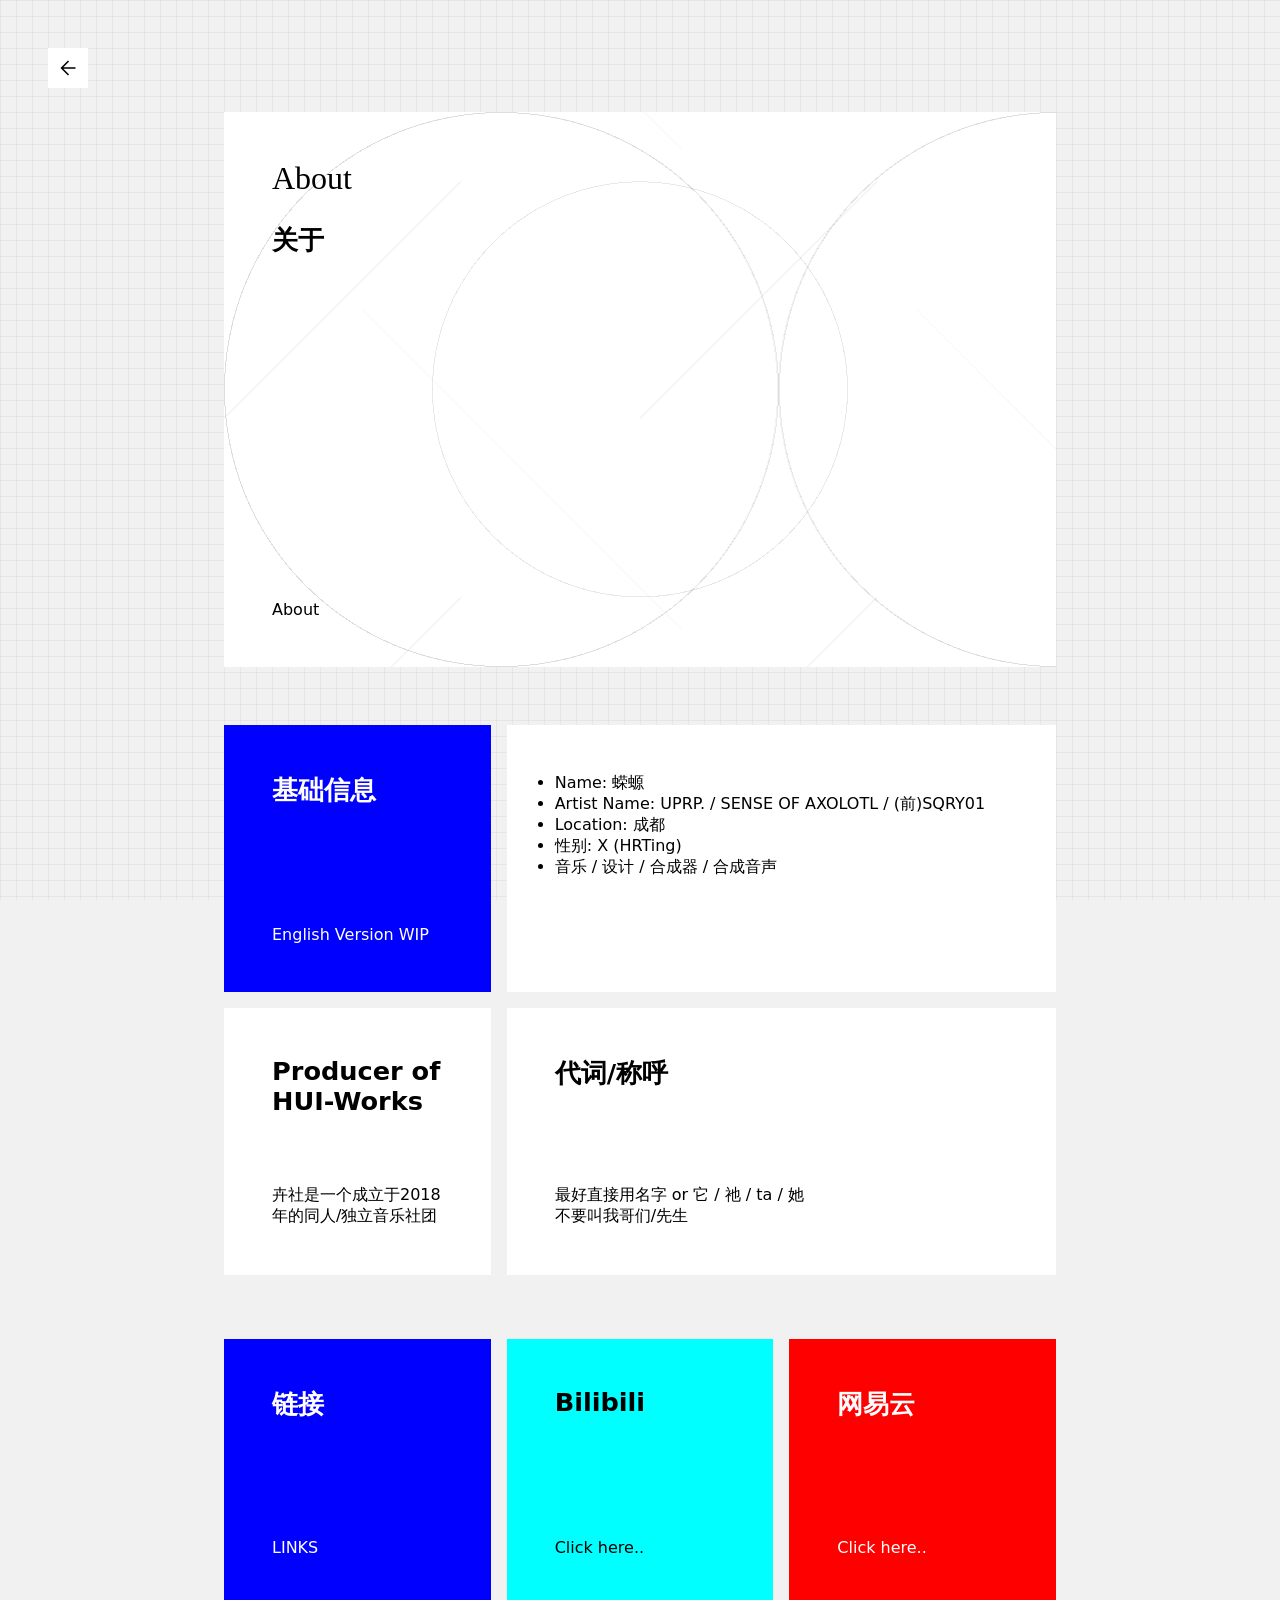
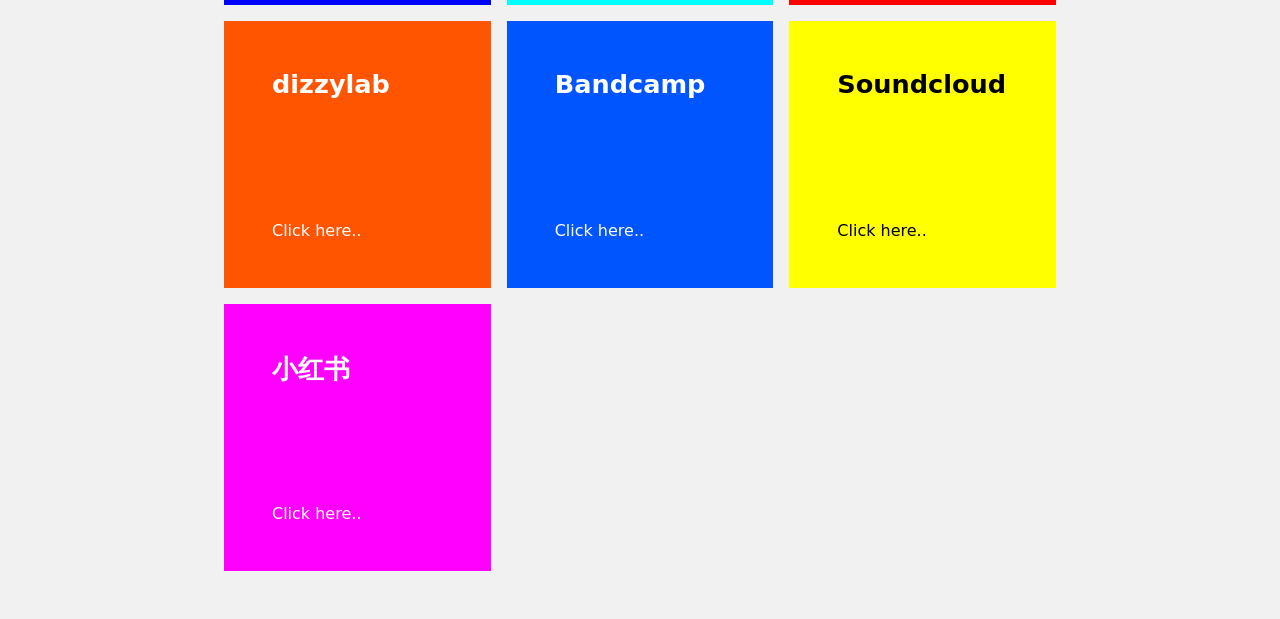
==== about.html @ 0bdbbba6 "20260901-init" ====
<!DOCTYPE html>
<html lang="en">
<head>
    <meta charset="UTF-8">
    <meta name="viewport" content="width=device-width, initial-scale=1.0">
    <title>About | UPRP.</title>
    <link rel="stylesheet" href="style.css" type="text/css">
    <link rel="stylesheet" href="https://fonts.googleapis.com/css2?family=Material+Symbols+Outlined:opsz,wght,FILL,GRAD@20..48,100..700,0..1,-50..200" />
</head>
<body>
    <!--FIXED-->
    <nav class="navbar-fixed">
        <a href="index.html" class="material-symbols-outlined back-button" aria-label="Back to home">arrow_back</a>
    </nav>
    <!--PARALLAX-->
    <div class="bg-fixed">
        <div class="gridline-bg"></div>
    </div>
    <div class="page-content">
            <section id="banner">
                <div class="wrapper">
                    <div class="grid">
                        <div class="griditem grid-pageheading pageheading-bg-layer1">
                            <div class="pageheading-contents">
                                <div class="pageheading-title">
                                    <p class="barcode">About</p>
                                    <p>关于</p>
                                </div>
                                <div class="card-details">
                                    About
                                </div>
                            </div>
                        </div>
                    </div>
                </div>
            </section>
            <section id="short" class="block">
                <div class="wrapper">
                    <div class="grid">
                        <div class="griditem grid-1-1 solidcard-nohoveranimation bg-accent">
                            <div class="card-title">基础信息</div>
                            <div class="card-details">
                                <a href="about-en.html">English Version WIP</a>
                            </div>                    
                        </div>
                        <div class="griditem grid-2-1 solidcard-nohoveranimation">
                            <div class="card-details">
                                <ul>
                                    <li>Name: 蝾螈</li>
                                    <li>Artist Name: UPRP. / SENSE OF AXOLOTL / (前)SQRY01</li>
                                    <li>Location: 成都</li>
                                    <li>性别: X (HRTing)</li>
                                    <li>音乐 / 设计 / 合成器 / 合成音声</li>
                                </ul>
                            </div>
                        </div>
                        <div class="griditem grid-1-1 solidcard-nohoveranimation">
                            <div class="card-title">
                                Producer of<br>
                                HUI-Works
                            </div>
                            <div class="card-details">
                                <p>
                                    卉社是一个成立于2018年的同人/独立音乐社团<br>
                                </p>
                            </div>
                        </div>
                        <div class="griditem grid-2-1 solidcard-nohoveranimation">
                            <div class="card-title">代词/称呼</div>
                            <div class="card-details">
                                <p>
                                    最好直接用名字 or 它 / 祂 / ta / 她<br>
                                    不要叫我哥们/先生
                                </p>
                            </div>
                        </div>

                    </div>
                </div>
            </section>
            <section class="block">
                <div class="wrapper">
                    <div class="grid">
                        <div class="griditem grid-1-1 solidcard-nohoveranimation bg-accent">
                            <div class="card-title">链接</div>
                            <div class="card-details">
                                <p>
                                    LINKS
                                </p>
                            </div>
                        </div>
                        <a href="https://space.bilibili.com/159440190/" class="griditem grid-1-1 bg-cyan solidcard-nohoveranimation">
                            <div class="card-title">Bilibili</div>
                            <div class="card-details">
                                <p>
                                    Click here..
                                </p>
                            </div>
                        </a>
                        <a href="https://music.163.com/#/artist?id=36457184" class="griditem bg-red grid-1-1 solidcard-nohoveranimation">
                            <div class="card-title">网易云</div>
                            <div class="card-details">
                                <p>
                                    Click here..
                                </p>
                            </div>
                        </a>    
                        <a href="https://www.dizzylab.net/u/47179/music/" class="griditem bg-orange grid-1-1 solidcard-nohoveranimation">
                            <div class="card-title">dizzylab</div>
                            <div class="card-details">
                                <p>
                                    Click here..
                                </p>
                            </div>
                        </a>
                        <a href="https://uprp.bandcamp.com/" class="griditem grid-1-1 bg-blue solidcard-nohoveranimation">
                            <div class="card-title">Bandcamp</div>
                            <div class="card-details">
                                <p>
                                    Click here..
                                </p>
                            </div>
                        </a>  
                        <a href="https://soundcloud.com/uprp-sqry01" class="griditem grid-1-1 bg-yellow solidcard-nohoveranimation">
                            <div class="card-title">Soundcloud</div>
                            <div class="card-details">
                                <p>
                                    Click here..
                                </p>
                            </div>
                        </a> 
                        <a href="https://www.xiaohongshu.com/user/profile/66aa750b000000001d033851" class="griditem bg-magenta grid-1-1 solidcard-nohoveranimation">
                            <div class="card-title">小红书</div>
                            <div class="card-details">
                                <p>
                                    Click here..
                                </p>
                            </div>
                        </a>                                                    
                </div>
            </section>
        </div>

    <script src="script.js"></script>
</body>
</html>
---- style.css ----
/*------
GLOBAL
------*/
:root{
    --navbar-height: 6rem;
    --page-margin: 3rem;
    --navbar-width: calc(100% - var(--page-margin)*2);
    
    --bgcolor: #F1F1F1;
    --whiteblack: #FFF;
    --blackwhite: #000;
    --cyan-lightdark: #0FF;
    --yellow-lightdark: #FF0;
    --magenta-lightdark: #F0F;
    --red: #F00;
    --orange: #F50;
    --green: #0F0;
    --accent: #00F;
    --bg-blue: #05F;

    --whiteblack-transparency-level1: #FFF1;
    --blackwhite-transparency-level1: #0001;
    --whiteblack-transparency-level2: #FFF3;
    --blackwhite-transparency-level2: #0003;
    --whiteblack-transparency-level3: #FFF5;
    --blackwhite-transparency-level3: #0005;
    --whiteblack-transparency-level4: #fff7;
    --blackwhite-transparency-level4: #0007;
    --bgline-transparency-level1: #5551;
    --bgline-transparency-level2: #5552;
    --bgline-transparency-level3: #5553;
    --bgline-transparency-level4: #5554;

    font-size: 16px;
    --fontsize-level1: 0.6rem;
    --fontsize-level2: 1rem;
    --fontsize-level3: 1.6rem;
    --fontsize-level4: 2rem;
    --fontsize-level5: 3rem;
    --fontsize-level6: 5rem;
    --fontsize-level7: 8rem;
    --fontsize-level8: 13rem;
    --fontsize-level9: 21rem;

    --paragraph-margin: 0.6rem;

    --gridcolsize: calc((var(--content-width) - (var(--gridcols) - 1) * var(--fontsize-level2)) / var(--gridcols))
}

* {
    margin: 0;
    padding: 0;
    box-sizing: border-box;
    font-family: urbanist, system-ui, -apple-system, BlinkMacSystemFont, 'Segoe UI', Roboto, Oxygen, Ubuntu, Cantarell, 'Open Sans', 'Helvetica Neue', sans-serif;
    transition: all 0.3s ease-out !important;
}

html {
    overflow-x: hidden;
}

body {
    background: var(--bgcolor);
    overflow-x: hidden;
    margin: 0;
    padding: 0;
}

.barcode {
    font-family: "Libre Barcode 128";
}

a.linkarea-container {
    text-decoration: none;
}

a {
    text-decoration: none;
}

.material-symbols-outlined {
  font-variation-settings:
  'FILL' 0,
  'wght' 300,
  'GRAD' 0,
  'opsz' 24
}
hr {
    border-width: 1px;
    border-color: var(--blackwhite-transparency-level2);
}

/*--------------
BACKGROUND & CONTENT LAYOUT
--------------*/
.bg-fixed {
    position: fixed;
    top: 0;
    left: 0;
    right: 0;
    bottom: 0;
    z-index: -2;
    overflow: hidden;
    pointer-events: none;
}

.page-content {
    position: relative;
    z-index: 1;
}

.gridline-bg {
    position: absolute;
    left: 0;
    top: 0;
    width: 100%;
    min-height: 200%;
    bottom: 0;
    background-image: 
        linear-gradient(to right, var(--bgline-transparency-level1) 1px, transparent 1px),
        linear-gradient(to bottom, var(--bgline-transparency-level1) 1px, transparent 1px);
    background-size: var(--fontsize-level2) var(--fontsize-level2); 
    pointer-events: none; 
}


.modal-container {
    position: fixed;
    top: 50%;
    left: 50%;
    transform: translate(-50%, -50%);
    margin: auto;
    display: none;
    z-index: 99;
}
.modal-image-wrapper {
    max-width: 90vw;
    max-height: 85vh;
    overflow: hidden;
    cursor: grab;
    user-select: none;
    -webkit-user-select: none;
    touch-action: none;
}
.modal-menu-wrapper {
    max-width: 90vw;
    max-height: 85vh;
    overflow: hidden;
    user-select: none;
    -webkit-user-select: none;
    touch-action: none;
    background-color: var(--whiteblack);
    display:grid;
    grid-template-columns: 450px 1fr;
    grid-template-rows: 1fr;
}
.modal-menu {
    display: flex;
    flex-direction: column;
    justify-content: space-between;
    padding: var(--fontsize-level5);
    background-color: var(--whiteblack);
}
.modal-menu-wrapper img {
    display: block;
    width: 100%;
    height: auto;
    object-fit: cover;
    aspect-ratio: 1 / 1;
}
.modal-menu-content {
    display: flex;
    flex-direction: column;
}
.modal-title {
    font-size: var(--fontsize-level4);
    font-weight: 600;
    color: var(--blackwhite);
}
.modal-metadata {
    font-size: var(--fontsize-level2);
    font-weight: 400;
    color: var(--blackwhite);
    margin-top: 0.5rem;
}
.modal-links {
    font-size: var(--fontsize-level2);
    color: var(--blackwhite);
    margin-top: 0.5rem;
}
.modal-links a {
    color: var(--blackwhite);
    text-decoration: underline;
}
.modal-links a:hover {
    color: var(--accent);
}

.modal-image-wrapper img {
    display: block;
    width: auto;
    max-width: 90vw;
    max-height: 85vh;
    height: auto;
    transform-origin: center center;
    transition: transform 0.15s ease-out;
    will-change: transform;
}
.modal-image-wrapper.dragging img {
    transition: none;
}
.modal-controls {
    position: absolute;
    top: 1rem;
    right: 1rem;
    display: flex;
    gap: 0.5rem;
    z-index: 1;
}
.modal-btn {
    background: var(--blackwhite-transparency-level3);
    color: var(--whiteblack);
    border: none;
    width: 2.75rem;
    height: 2.75rem;
    font-size: 1.4rem;
    line-height: 1;
    cursor: pointer;
    display: flex;
    align-items: center;
    justify-content: center;
    transition: background 0.2s ease, transform 0.2s ease;
}
.modal-btn:hover {
    background: var(--blackwhite-transparency-level4);
}
.modal-btn:active {
    transform: scale(0.94);
}
.modal-btn:disabled {
    opacity: 0.4;
    cursor: default;
    transform: none;
}
.modal-trigger {
    background: none;
    border: none;
    border-radius: 0;
}


/*--------------
NAVIGATIONBAR
--------------*/
.navbar-fixed {
    position: fixed;
    top: var(--page-margin);
    left: var(--page-margin);
    right: var(--page-margin);
    z-index: 100;
    pointer-events: none;
}

.back-button {
    display: inline-block;
    cursor: pointer;
    background-color: var(--whiteblack);
    color: var(--blackwhite);
    padding: 0.5rem;
    pointer-events: all;
    transition: all 0.2s ease-out;
    font-weight: 300;
    text-decoration: none;
    user-select: none;
}




#dim-overlay, #dim-overlay-2 {
    position: fixed !important;
    width: 100vw;
    height: 100vh;
    background-color: #0009;
    z-index: 98;
    visibility: hidden;
    opacity: 0;
}
#dim-overlay.active, #dim-overlay-2.active {
    visibility: visible;
    opacity: 1;
    transition: visibility 0s, opacity 0.3s ease-out;
}
.material-symbols-outlined {
    top: 0.2em;
}
/*----
SECTIONS
-----*/
#banner {
    margin-top: var(--banner-margin);
    margin-bottom: 4rem;
}

.content-block {
    background: var(--whiteblack);
    padding: var(--fontsize-level5);
    max-width: 800px;
    margin: 0 auto;
}

.content-block h2 {
    font-size: var(--fontsize-level5);
    margin-bottom: var(--fontsize-level3);
}

.wrapper {
    display: block;
    width: var(--content-width);
    margin: 0 auto;
    position: relative;
}

.container {
    container-type: size;
}

section.block {
    margin-top: 4rem;
}

#banner video {
    width: 100%;
}
#banner h1 {
    font-size: var(--fontsize-level8);
    color: var(--blackwhite);
}

/*----
GRID
-----*/
.grid {
    display: grid;
    grid-template-columns: repeat(var(--gridcols), minmax(0, var(--gridcolsize)));
    grid-auto-flow: row dense;
    gap: var(--fontsize-level2);
    margin-bottom: var(--fontsize-level5);
    grid-auto-rows: minmax(0, var(--gridcolsize)); 
}

.grid.flexrowsize {
    grid-auto-rows: auto;
}
.griditem {
    background: var(--whiteblack);
    word-wrap: break-word; 
    overflow-wrap: break-word;
    overflow: hidden;

}

.grid-2-2-static {
    grid-row: span 4;
    grid-column: span 4;
}
.grid-1-1 {
    grid-row: span 2;
    grid-column: span 2;
}
.grid-2-1 {
    grid-row: span 2;
    grid-column: span 4;
}
.grid-1-2 {
    grid-row: span 4;
    grid-column: span 2;
}
.grid-2-2 {
    grid-row: span 4;
    grid-column: span 4;
}
.grid-content-block {
    grid-column: span 8;
}
.--0p5 {
    grid-row: span 1;
}
.--1{
    grid-row: span 2;
}
.--2{
    grid-row: span 4;
}
.--3 {
    grid-row: span 6;
}
.--4 {
    grid-row: span 8;
}
.grid-lyrics-block {
    grid-row: span 2;
    grid-column: span 4;
}
.grid-span {
    grid-column: 1 / -1;
}
.audio-container {
    width: var(--content-width);
    height: var(--gridcolsize);
    padding: var(--fontsize-level5);
    align-items: center;
    display: inline-flex;
    justify-content: space-between;
}
.grid-side {
    grid-row: span 3;
    grid-column: span 2;
}

.album-titles {
    grid-column: span calc(var(--gridcols) - 4);
    grid-row: span 4;
}

.wrapper.block {
    margin-bottom: 2rem;
}
.blockitem {
    background: var(--whiteblack);
    word-wrap: break-word; 
    overflow-wrap: break-word;
    overflow: hidden;
    margin-bottom: 2rem;
}
/*--------
PAGE HEADING
---------*/
.grid-pageheading {
    aspect-ratio: var(--gridcols) / 4;
    grid-row: span 4;
    grid-column: span var(--gridcols);
}

.pageheading-bg-layer1 {
    position: relative;
    background-image: 
        radial-gradient(circle, 
            transparent calc(var(--content-width) / 3 - 1px), var(--bgline-transparency-level3) calc(var(--content-width) / 3 - 1px),
            var(--bgline-transparency-level3) calc(var(--content-width) / 3), transparent calc(var(--content-width) / 3)),
        radial-gradient(circle, 
            transparent calc(var(--content-width) / 4 - 1px), var(--bgline-transparency-level2) calc(var(--content-width) / 4 - 1px),
            var(--bgline-transparency-level2) calc(var(--content-width) / 4), transparent calc(var(--content-width) / 4)),
        linear-gradient(135deg, 
            transparent calc(var(--content-width) / 7 * 1.414 - 1px), var(--bgline-transparency-level2) calc(var(--content-width) / 7 * 1.414 - 1px),
            var(--bgline-transparency-level2) calc(var(--content-width) / 7 * 1.414), transparent calc(var(--content-width) / 7 * 1.414)),
        linear-gradient(45deg, 
            transparent 225px, var(--bgline-transparency-level1) 225px,
            var(--bgline-transparency-level1) 226px, transparent 226px);
    background-size:
        calc(var(--content-width) / 1.5) calc(var(--content-width) / 1.5), 
        calc(var(--content-width) / 1) calc(var(--content-width) / 1),
        calc(var(--content-width) / 2) calc(var(--content-width) / 2), 
        calc(var(--content-width) / 1.5) 480px;    
    background-repeat: repeat;
    background-position: left center, center center, left center, center center; 
}

.pageheading-contents {
    padding: var(--fontsize-level6);
    display: flex;
    flex-direction: column;
    justify-content: space-between; 
    height: 100%;
}

.pageheading-title {
    font-weight: 600;
    font-size: var(--fontsize-level3);
    color: var(--blackwhite);
}

.pageheading-title p {
    margin-top: 0;
    margin-bottom: var(--fontsize-level3);
}

.pageheading-title .barcode {
    font-size: var(--fontsize-level4);
    font-weight: 400;
}

.pageheading-pagination {
    display: flex;
    justify-content: flex-end;
    gap: var(--fontsize-level1);
    font-size: var(--fontsize-level2);
}

.pageheading-pagination a {
    font-weight: 300;
    color: var(--blackwhite);
    text-decoration: none;
    cursor: pointer;
    transition: font-weight 0.2s ease-out;
}



/*-----
CARD
-----*/
.imagecard {
    position: relative;
    width: 100%;
    height: 100%;
}

.imagecard .image {
    width: 100%;
    height: 100%;
    object-fit: cover;
    display: block;
}
.imagecard .image-v {
    width: 160%;
    height: 100%;
    object-fit: cover;
    display: block;
}
.grid-1-2 .image-v, .grid-2-2 .image-v, .grid-2-2-static .image-v {
    width: 320%;
    height: 200% !important;
    object-fit: cover;
    display: block;
}
.solidcard {
    position: relative;
    padding: var(--fontsize-level5);
    display: flex;
    flex-direction: column;
    justify-content: space-between;
    height: 100%;
    transition: background-color 0.3s ease-out;
}

.solidcard-with-overlay {
    position: relative;
    padding: var(--fontsize-level5);
    display: flex;
    flex-direction: column;
    justify-content: space-between;
    height: 100%;
    transition: background-color 0.3s ease-out;
}

.solidcard-nohoveranimation {
    position: relative;
    padding: var(--fontsize-level5);
    display: flex;
    flex-direction: column;
    justify-content: space-between;
    height: 100%;
    transition: background-color 0.3s ease-out;
}
.dense {
    justify-content: center;
}
.topalign {
    justify-content: flex-start;
}
.bg-cyan {
    background-color: var(--cyan-lightdark);
    transition: background-color 0.3s ease-out;
}
.bg-green {
    background-color: var(--green-lightdark);
    transition: background-color 0.3s ease-out;
}
.bg-magenta {
    background-color: var(--magenta-lightdark);
    transition: background-color 0.3s ease-out;
}
.bg-yellow {
    background-color: var(--yellow-lightdark);
    transition: background-color 0.3s ease-out;
}
.bg-accent {
    background-color: var(--accent);
    transition: background-color 0.3s ease-out;
}
.bg-orange {
    background-color: var(--orange);
    transition: background-color 0.3s ease-out;
}
.bg-red {
    background-color: var(--red);
}
.bg-blue {
    background-color: var(--bg-blue);
}
.bg-accent *, .bg-red *, .bg-magenta *, .bg-orange *, .bg-green *, .bg-blue * {
    color: var(--whiteblack) !important;
}


.card-title {
    font-size: var(--fontsize-level3);
    font-weight: 600;
    color: var(--blackwhite);
} 

.card-details {
    font-size: var(--fontsize-level2);
    font-weight: 400;
    color: var(--blackwhite);
} 

p.card-details {
    margin-top: 0.5rem;
}
.topalign div {
    margin-bottom: 2rem;
}

ul.sideitem-list {
    list-style-type: none;
    margin-left: 0;
    height: 100%;
}
ul.sideitem-list li {
    padding: 0.2rem 0;
}
li a {
    color: var(--blackwhite);
}
hr {
    border: 1px solid var(--bgline-transparency-level1);
}
hr.transparent {
    border: none
}
/*-------
FORM
-------*/
textarea#paragraph {
    margin-top: 2rem;
    min-width: 100%;
    max-width: 100%;
    background-color: var(--bgcolor);
    border: none;
    border-radius: 0;
    min-height: 16rem;
}
input#subject {
    margin-top: 2rem;
    min-width: 100%;
    max-width: 100%;
    background-color: var(--bgcolor);
    border: none;
    border-bottom: 1px solid var(--accent);
    border-radius: 0;
    height: 2rem;
}
button#mailto-link {
    padding: 1rem 2rem;
    border-radius: 0;
    border: none;
    background-color: var(--accent);
    color: var(--whiteblack);
}



/*---------------
RESPONSIVE LAYOUT
-----------------*/
@media screen and (min-width: 1920px){
    :root{
        --content-width: 96rem;
        --gridcols: 10;
        --banner-margin: 7rem;
    }
}
@media screen and (max-width: 1920px){
    :root {
        --content-width: 80rem;
        --gridcols: 8;
        --banner-margin: 7rem;
    }
    .grid-lyrics-block {
        grid-column: span calc(var(--gridcols) / 2);
    }
    .grid-content-block {
        grid-column: 1 / -1;
    }
    .grid-side {
        grid-column: 1 / -1;
        grid-row: span 2;
    }
}
@media screen and (max-width: 1600px) {
    :root {
        --content-width: 68rem;
        --gridcols: 6;
    }

}
@media screen and (max-width: 1280px) {
    :root {
        --content-width: 52rem;
        --gridcols: 6;
    }
    .grid-2-2 {
        grid-row: span 2;
        grid-column: span 4;
    }

        .pageheading-contents {
        padding: var(--fontsize-level5);
    }
}
@media screen and (max-width: 960px) {
    :root {
        --content-width: 47rem;
        --gridcols: 4;
        font-size: 12px;
        --banner-margin: 8rem;
    }
    .grid-1-2 {
        aspect-ratio: 1 / 1;
        grid-row: span 2;
    }
    .grid-2-1 {
        aspect-ratio: 1 / 1;
        grid-row: span 2;
        grid-column: span 2;
    }
    .grid-pageheading {
        aspect-ratio: var(--gridcols) / 2;
        grid-row: span 2;
    }
    .pageheading-contents {
        padding: var(--fontsize-level5);
    }

    .album-titles {
        grid-row: span 2;
        grid-column: span 4;
    }
    .modal-menu-wrapper {
        grid-template-columns: 1fr;
        grid-template-rows: auto auto;
    }
    .modal-menu-wrapper img {
        width: 70vw;
        height: 70vw;
        margin: 0 auto;
    }
}
@media screen and (max-width: 640px) {
    :root {
        --page-margin: 6vw;
        --content-width: 88vw;
        --gridcols: 4;
        font-size: 12px;
    }
    .grid-pageheading {
        aspect-ratio: var(--gridcols) / 2;
        grid-row: span 2;
    }
    .grid-lyrics-block {
        grid-row: span 2;
        grid-column: 1 /-1;
    }
}

@media screen and (max-width: 480px) {
    :root {
        --page-margin: 6vw;
        --content-width: 88vw;
        --gridcols: 4;
        font-size: 10px;
    }
    .grid-pageheading {
        aspect-ratio: var(--gridcols) / 2;
        grid-row: span 2;
    }
    .grid-lyrics-block {
        grid-row: span 2;
        grid-column: 1 /-1;
    }
}
/*-----
HOVER HANDLLING
------*/
.solidcard:hover {
    background-color: var(--whiteblack);
}
a:hover {
    color: var(--accent);
    text-decoration: underline;
}
.wrapper label:hover {
    color: var(--accent) !important;
    border-bottom: 1px solid var(--accent);
}


@media (hover:hover) {
    .back-button:hover {
        background-color: var(--accent);
        color: var(--whiteblack);
    }
    .modal-trigger:hover {
        background-color: var(--whiteblack-transparency-level2);
    }
}
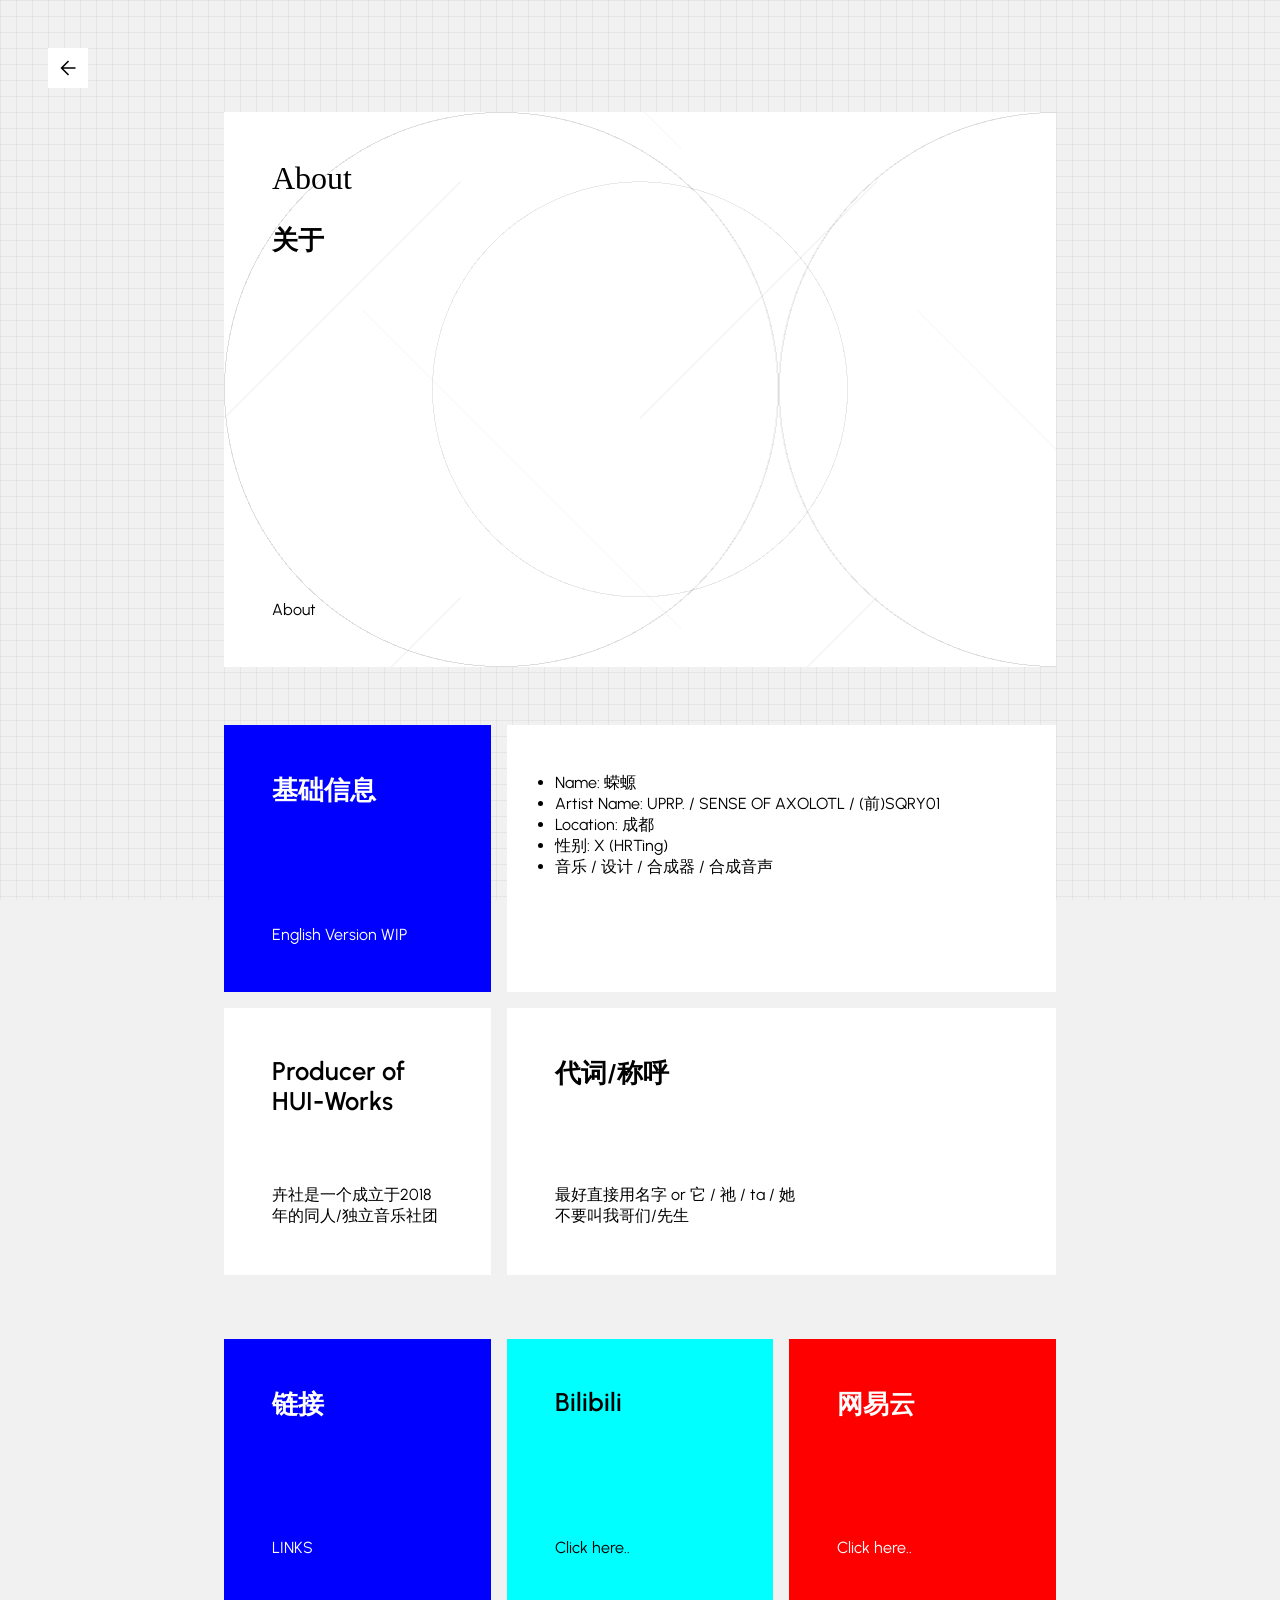
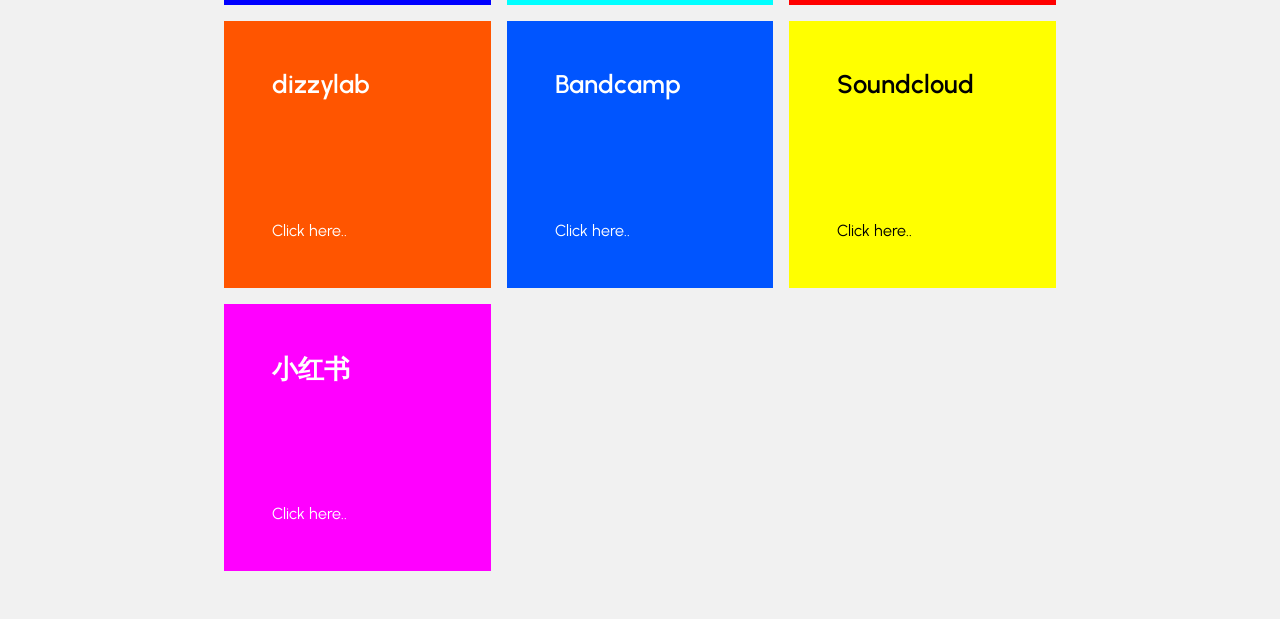
==== commit a99a292a: "20260901-fontCDN" ====
--- a/about.html
+++ b/about.html
@@ -5,6 +5,9 @@
     <meta name="viewport" content="width=device-width, initial-scale=1.0">
     <title>About | UPRP.</title>
     <link rel="stylesheet" href="style.css" type="text/css">
+    <link rel="preconnect" href="https://fonts.googleapis.com">
+    <link rel="preconnect" href="https://fonts.gstatic.com" crossorigin>
+    <link href="https://fonts.googleapis.com/css2?family=Urbanist:ital,wght@0,100..900;1,100..900&display=swap" rel="stylesheet">
     <link rel="stylesheet" href="https://fonts.googleapis.com/css2?family=Material+Symbols+Outlined:opsz,wght,FILL,GRAD@20..48,100..700,0..1,-50..200" />
 </head>
 <body>
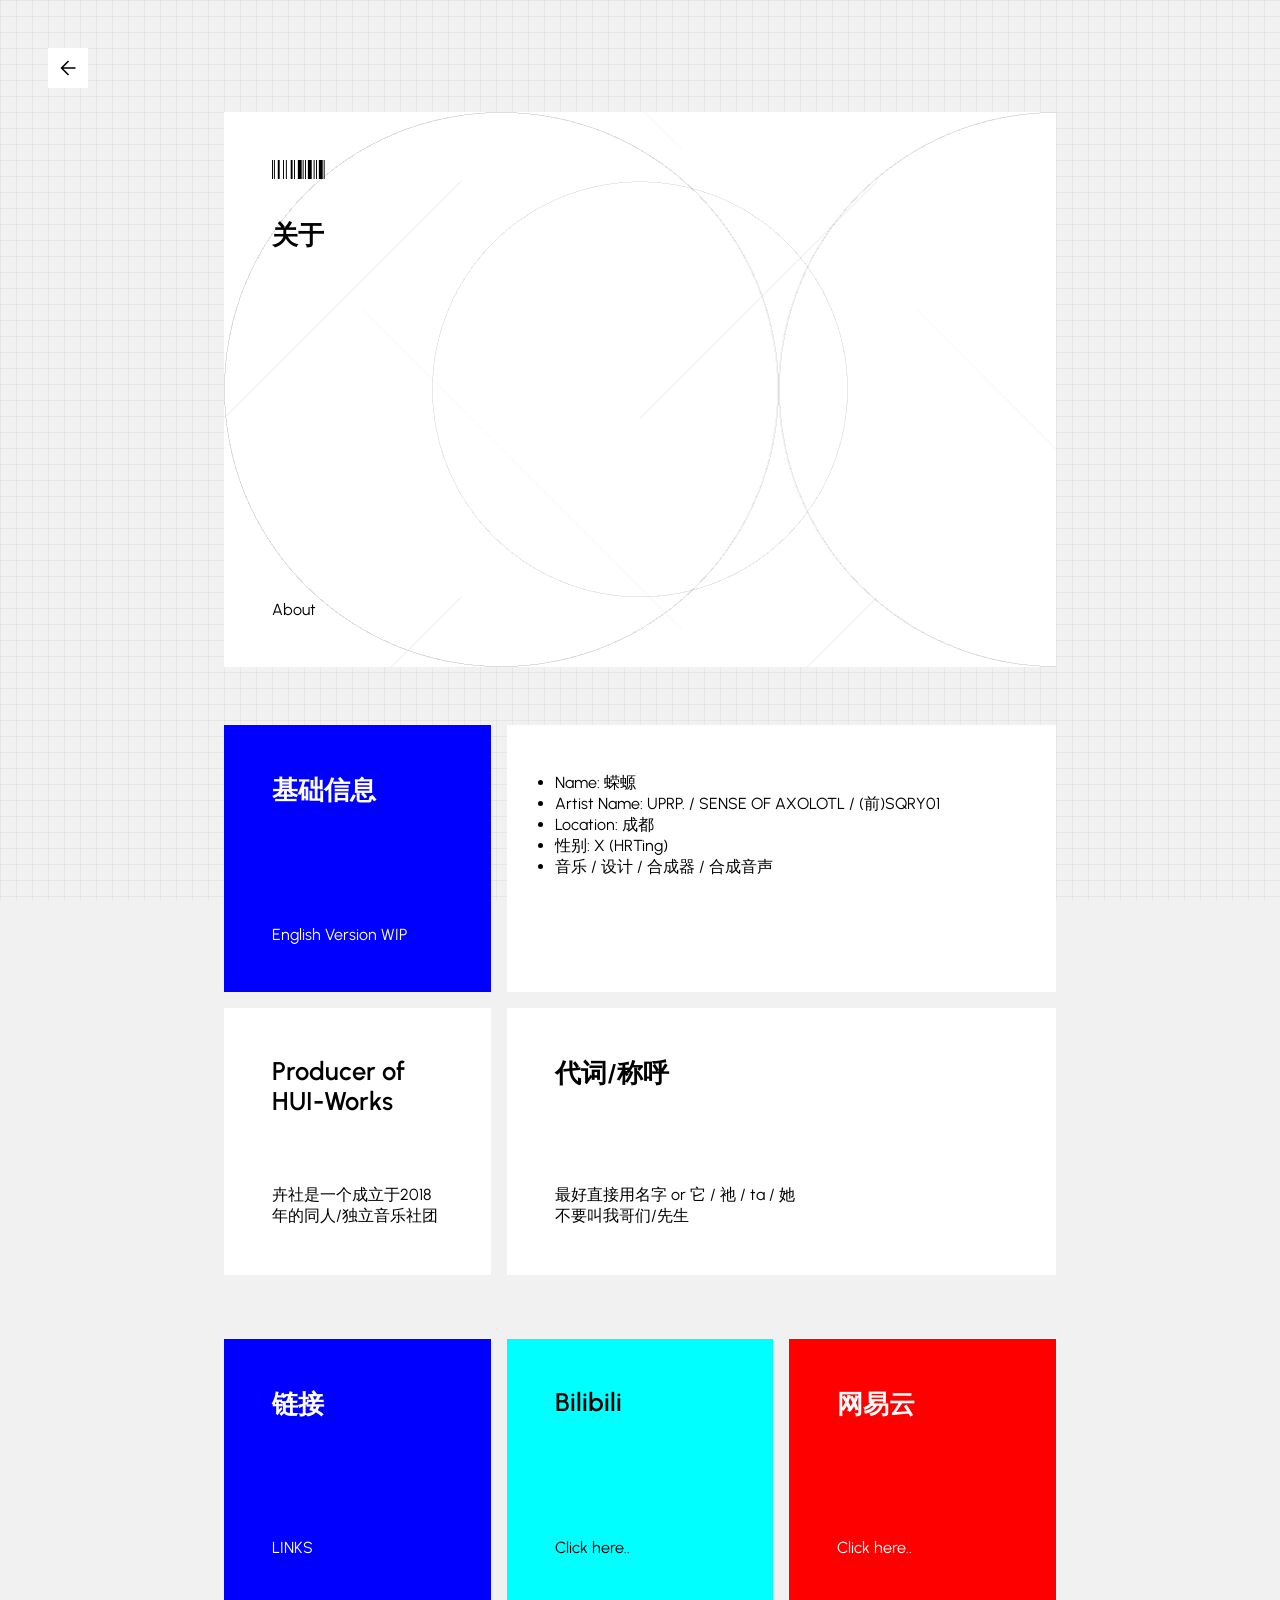
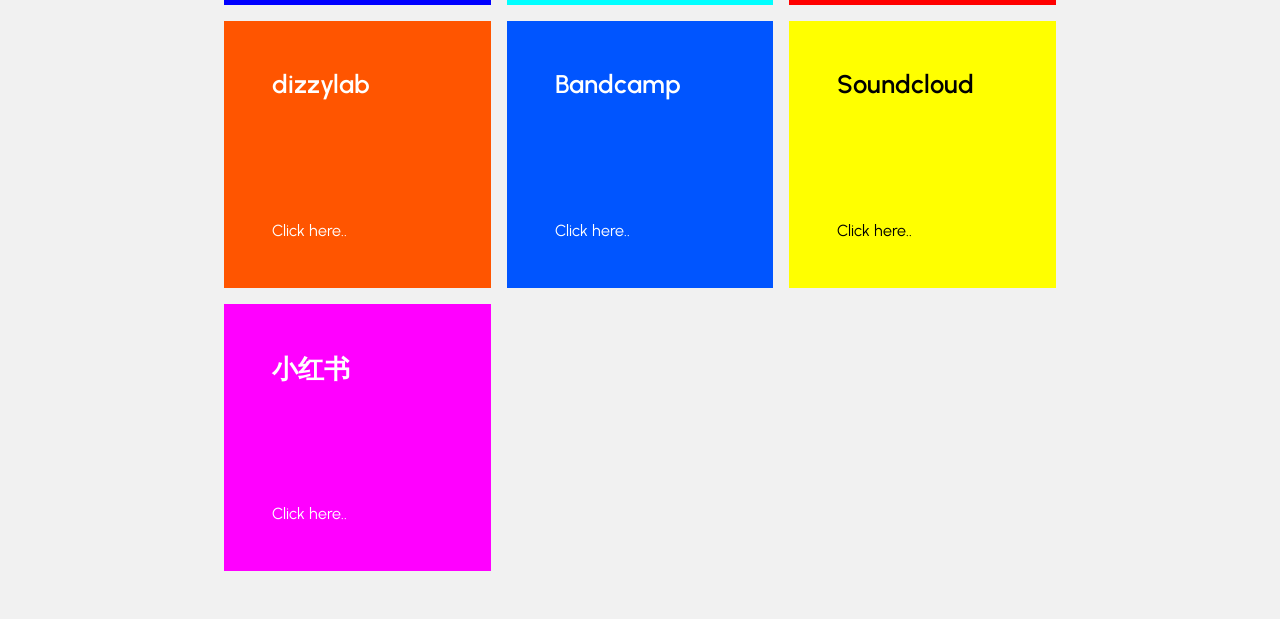
==== commit e2a66958: "20260901-librebarcode128" ====
--- a/about.html
+++ b/about.html
@@ -6,6 +6,9 @@
     <title>About | UPRP.</title>
     <link rel="stylesheet" href="style.css" type="text/css">
     <link rel="preconnect" href="https://fonts.googleapis.com">
+    <link rel="preconnect" href="https://fonts.googleapis.com">
+    <link rel="preconnect" href="https://fonts.gstatic.com" crossorigin>
+    <link href="https://fonts.googleapis.com/css2?family=Libre+Barcode+128&family=Urbanist:ital,wght@0,100..900;1,100..900&display=swap" rel="stylesheet">
     <link rel="preconnect" href="https://fonts.gstatic.com" crossorigin>
     <link href="https://fonts.googleapis.com/css2?family=Urbanist:ital,wght@0,100..900;1,100..900&display=swap" rel="stylesheet">
     <link rel="stylesheet" href="https://fonts.googleapis.com/css2?family=Material+Symbols+Outlined:opsz,wght,FILL,GRAD@20..48,100..700,0..1,-50..200" />
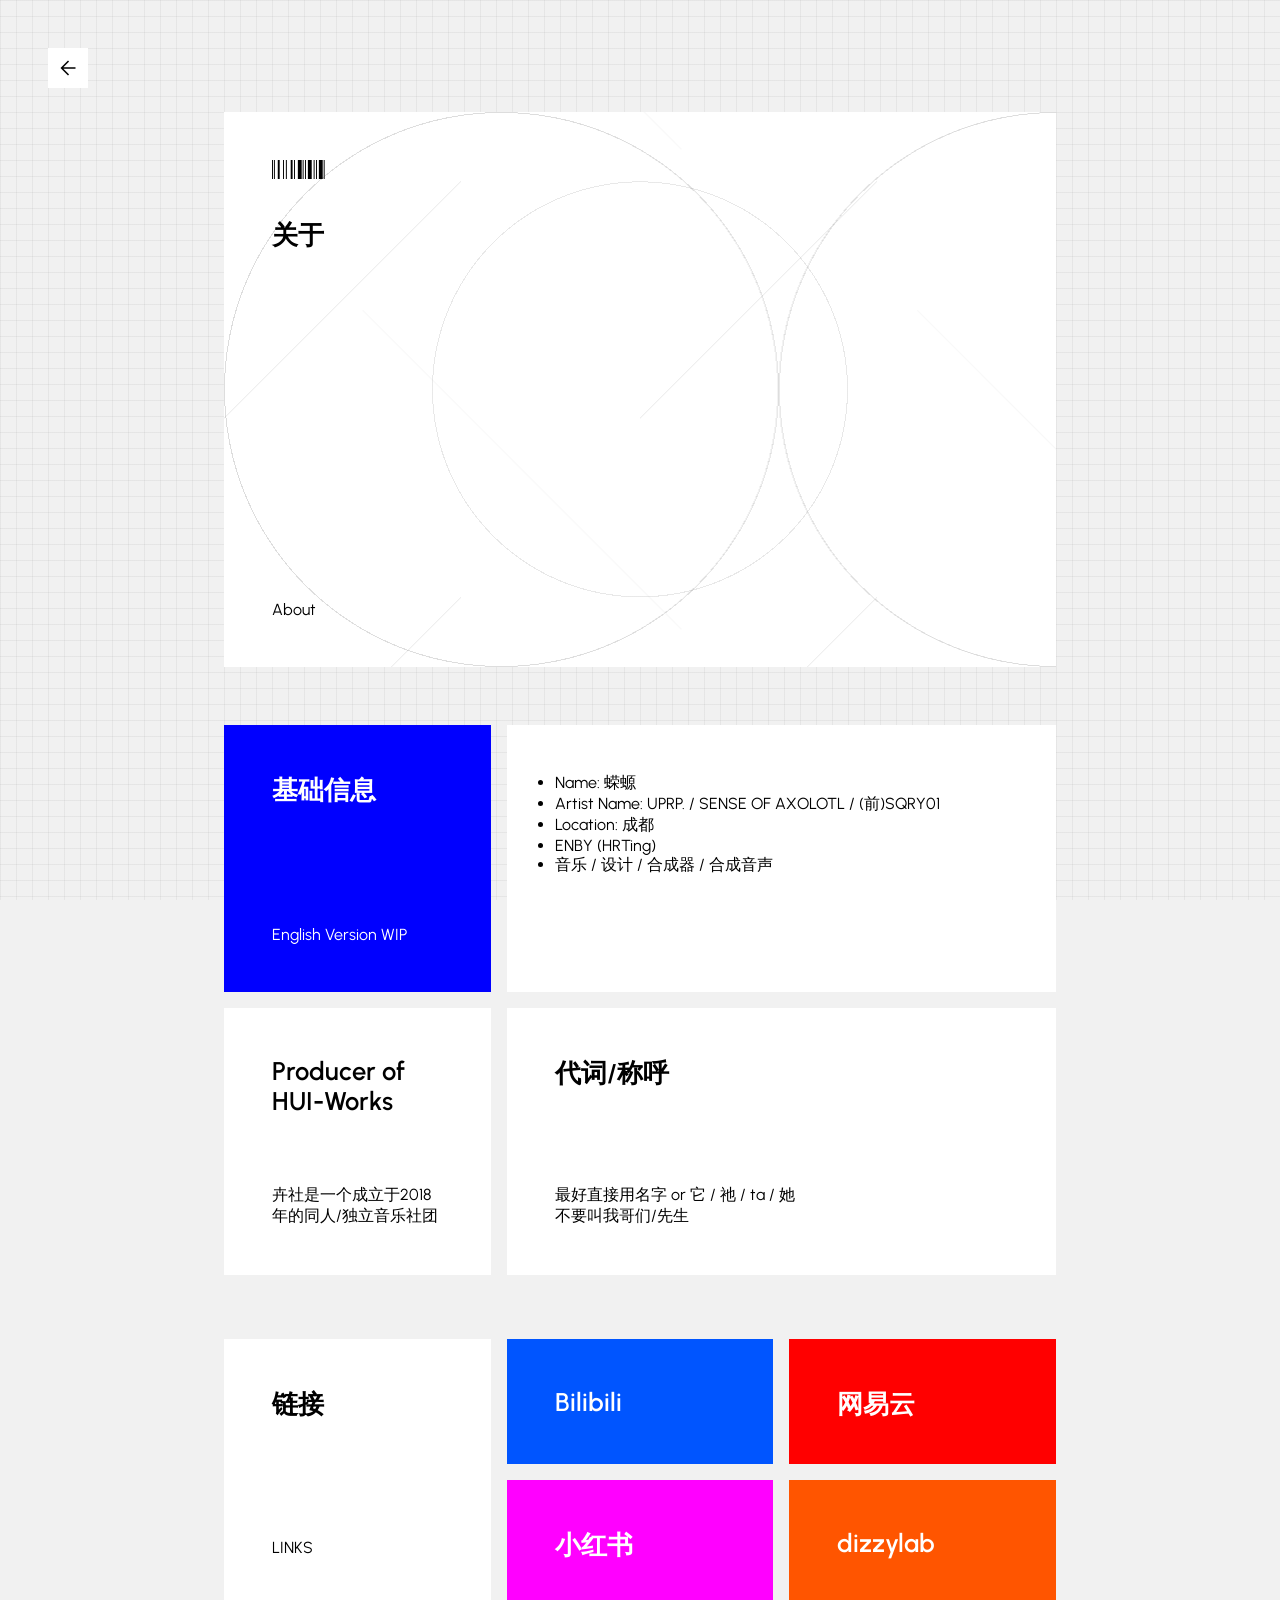
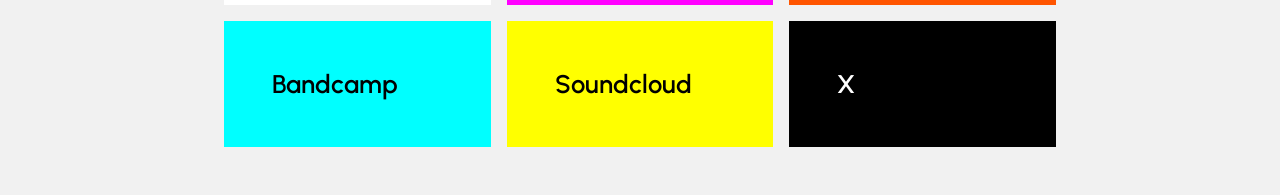
==== commit e7ce958a: "20260901-layoutchange" ====
--- a/about.html
+++ b/about.html
@@ -55,7 +55,7 @@
                                     <li>Name: 蝾螈</li>
                                     <li>Artist Name: UPRP. / SENSE OF AXOLOTL / (前)SQRY01</li>
                                     <li>Location: 成都</li>
-                                    <li>性别: X (HRTing)</li>
+                                    <li>ENBY (HRTing)</li>
                                     <li>音乐 / 设计 / 合成器 / 合成音声</li>
                                 </ul>
                             </div>
@@ -87,7 +87,7 @@
             <section class="block">
                 <div class="wrapper">
                     <div class="grid">
-                        <div class="griditem grid-1-1 solidcard-nohoveranimation bg-accent">
+                        <div class="griditem grid-1-1 solidcard-nohoveranimation">
                             <div class="card-title">链接</div>
                             <div class="card-details">
                                 <p>
@@ -95,54 +95,28 @@
                                 </p>
                             </div>
                         </div>
-                        <a href="https://space.bilibili.com/159440190/" class="griditem grid-1-1 bg-cyan solidcard-nohoveranimation">
+                        <a href="https://space.bilibili.com/159440190/" class="griditem grid-1-05 bg-blue solidcard-nohoveranimation">
                             <div class="card-title">Bilibili</div>
-                            <div class="card-details">
-                                <p>
-                                    Click here..
-                                </p>
-                            </div>
                         </a>
-                        <a href="https://music.163.com/#/artist?id=36457184" class="griditem bg-red grid-1-1 solidcard-nohoveranimation">
+                        <a href="https://music.163.com/#/artist?id=36457184" class="griditem bg-red grid-1-05 solidcard-nohoveranimation">
                             <div class="card-title">网易云</div>
-                            <div class="card-details">
-                                <p>
-                                    Click here..
-                                </p>
-                            </div>
-                        </a>    
-                        <a href="https://www.dizzylab.net/u/47179/music/" class="griditem bg-orange grid-1-1 solidcard-nohoveranimation">
+                        </a>
+                        <a href="https://www.xiaohongshu.com/user/profile/66aa750b000000001d033851" class="griditem bg-magenta grid-1-05 solidcard-nohoveranimation">
+                            <div class="card-title">小红书</div>
+                        </a>                                        
+                        <a href="https://www.dizzylab.net/u/47179/music/" class="griditem bg-orange grid-1-05 solidcard-nohoveranimation">
                             <div class="card-title">dizzylab</div>
-                            <div class="card-details">
-                                <p>
-                                    Click here..
-                                </p>
-                            </div>
                         </a>
-                        <a href="https://uprp.bandcamp.com/" class="griditem grid-1-1 bg-blue solidcard-nohoveranimation">
+                        <a href="https://uprp.bandcamp.com/" class="griditem grid-1-05 bg-cyan solidcard-nohoveranimation">
                             <div class="card-title">Bandcamp</div>
-                            <div class="card-details">
-                                <p>
-                                    Click here..
-                                </p>
-                            </div>
                         </a>  
-                        <a href="https://soundcloud.com/uprp-sqry01" class="griditem grid-1-1 bg-yellow solidcard-nohoveranimation">
+                        <a href="https://soundcloud.com/uprp-sqry01" class="griditem grid-1-05 bg-yellow solidcard-nohoveranimation">
                             <div class="card-title">Soundcloud</div>
-                            <div class="card-details">
-                                <p>
-                                    Click here..
-                                </p>
-                            </div>
-                        </a> 
-                        <a href="https://www.xiaohongshu.com/user/profile/66aa750b000000001d033851" class="griditem bg-magenta grid-1-1 solidcard-nohoveranimation">
-                            <div class="card-title">小红书</div>
-                            <div class="card-details">
-                                <p>
-                                    Click here..
-                                </p>
-                            </div>
-                        </a>                                                    
+                        </a>
+                        <a href="https://x.com/Sqry01_axolotl" class="griditem grid-1-05 bg-black solidcard-nohoveranimation">
+                            <div class="card-title">X</div>
+                        </a>
+                                        
                 </div>
             </section>
         </div>
--- a/style.css
+++ b/style.css
@@ -268,10 +268,19 @@
     color: var(--blackwhite);
     padding: 0.5rem;
     pointer-events: all;
-    transition: all 0.2s ease-out;
     font-weight: 300;
     text-decoration: none;
     user-select: none;
+    opacity: 1;
+    visibility: visible;
+    transition: opacity 0.3s ease-out, visibility 0s linear 0s, background-color 0.2s ease-out, color 0.2s ease-out, transform 0.2s ease-out;
+}
+
+.back-button.hidden {
+    opacity: 0;
+    visibility: hidden;
+    pointer-events: none;
+    transition: opacity 0.3s ease-out, visibility 0s linear 0.3s, background-color 0.2s ease-out, color 0.2s ease-out, transform 0.2s ease-out;
 }
 
 
@@ -359,7 +368,14 @@
     overflow: hidden;
 
 }
-
+.grid-05-05 {
+    grid-row: span 1;
+    grid-column: span 1;
+}
+.grid-1-05 {
+    grid-row: span 1;
+    grid-column: span 2;
+}
 .grid-2-2-static {
     grid-row: span 4;
     grid-column: span 4;
@@ -369,6 +385,10 @@
     grid-column: span 2;
 }
 .grid-2-1 {
+    grid-row: span 2;
+    grid-column: span 4;
+}
+.grid-2-1-static {
     grid-row: span 2;
     grid-column: span 4;
 }
@@ -599,7 +619,10 @@
 .bg-blue {
     background-color: var(--bg-blue);
 }
-.bg-accent *, .bg-red *, .bg-magenta *, .bg-orange *, .bg-green *, .bg-blue * {
+.bg-black {
+    background-color: var(--blackwhite);
+}
+.bg-accent *, .bg-red *, .bg-magenta *, .bg-orange *, .bg-green *, .bg-blue *, .bg-black * {
     color: var(--whiteblack) !important;
 }
 
